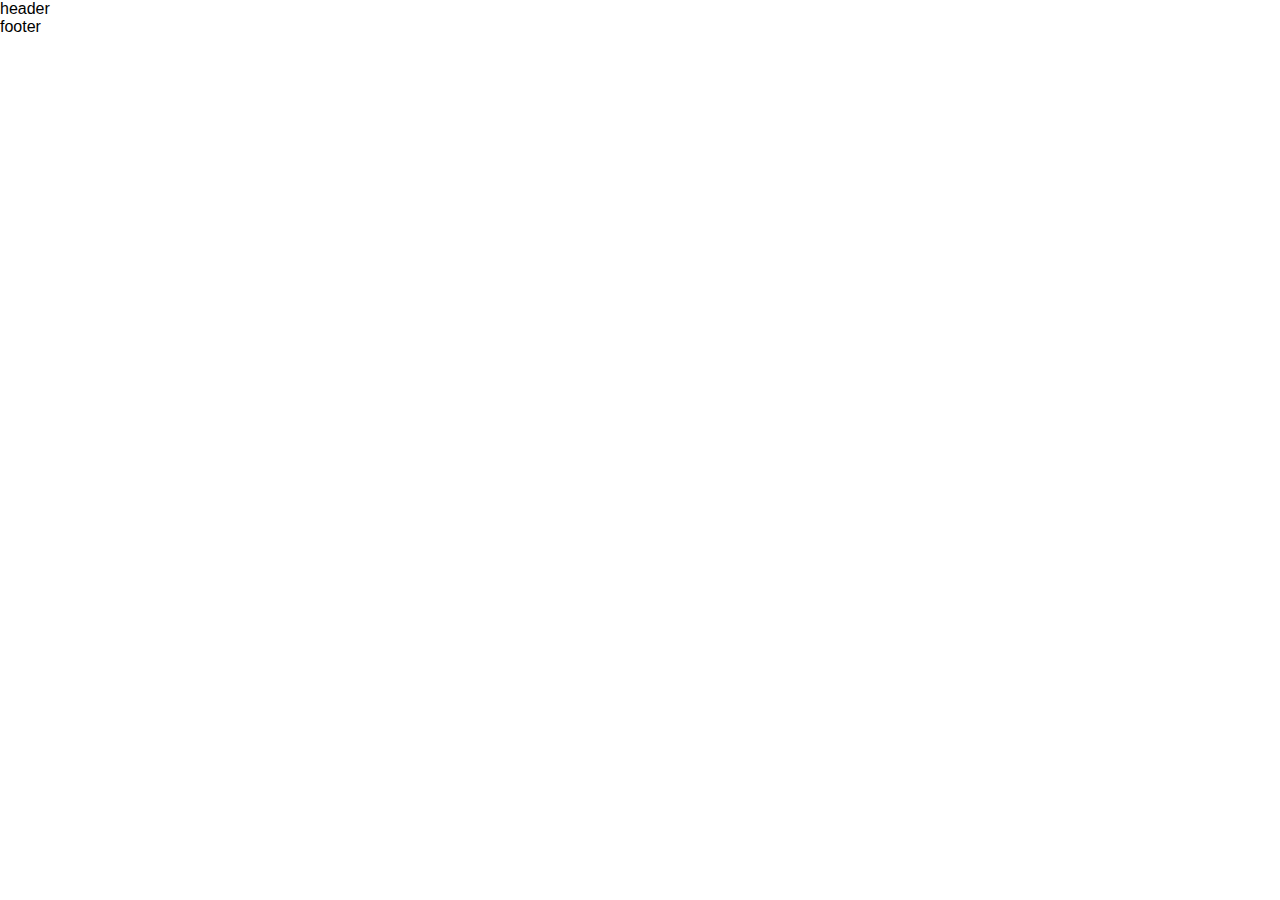
==== src/index.html @ 73091468 "2023.11.01" ====
<!DOCTYPE html>
<html lang="ko">

<head>
  <meta charset="UTF-8">
  <meta name="viewport" content="width=device-width, initial-scale=1.0">
  <title>Vite를 이용한 사이트 만들기 🙁</title>

  <link rel="icon" type="image/svg+xml" href="assets/img/favicon.svg" />
  <link rel="stylesheet" href="assets/css/style.css" />
</head>

<body>
  <div id="skip">
    <a href="#header">헤더 영역 바로가기</a>
    <a href="#intro">소개 영역 바로가기</a>
    <a href="#skill">스킬 영역 바로가기</a>
    <a href="#site">사이트 영역 바로가기</a>
    <a href="#port">포트폴리오 영역 바로가기</a>
    <a href="#contact">연락처 영역 바로가기</a>
    <a href="#footer">푸터 영역 바로가기</a>
  </div>
  <!-- //skip -->

  <header id="header" role="banner">
    header
  </header>
  <!-- //header -->
  <main id="main" role="main">
    <section id="intro">

    </section>
    <!-- //intro -->

    <section id="skill">

    </section>
    <!-- //skill -->

    <section id="">

    </section>
    <!-- //skill -->
  </main>
  <!-- //main -->
  <footer id="footer" role="contentinfo">
    footer
  </footer>
  <!-- //footer -->
  <script type="module" src="assets/js/main.js"></script>
</body>

</html>
---- src/assets/css/style.css ----
@charset "UTF-8";

/* setting */
@import url(setting/font.css);
@import url(setting/reset.css);
@import url(setting/var.css);

/* section */
@import url(section/contact.css);
@import url(section/footer.css);
@import url(section/header.css);
@import url(section/intro.css);
@import url(section/port.css);
@import url(section/site.css);
@import url(section/skill.css);
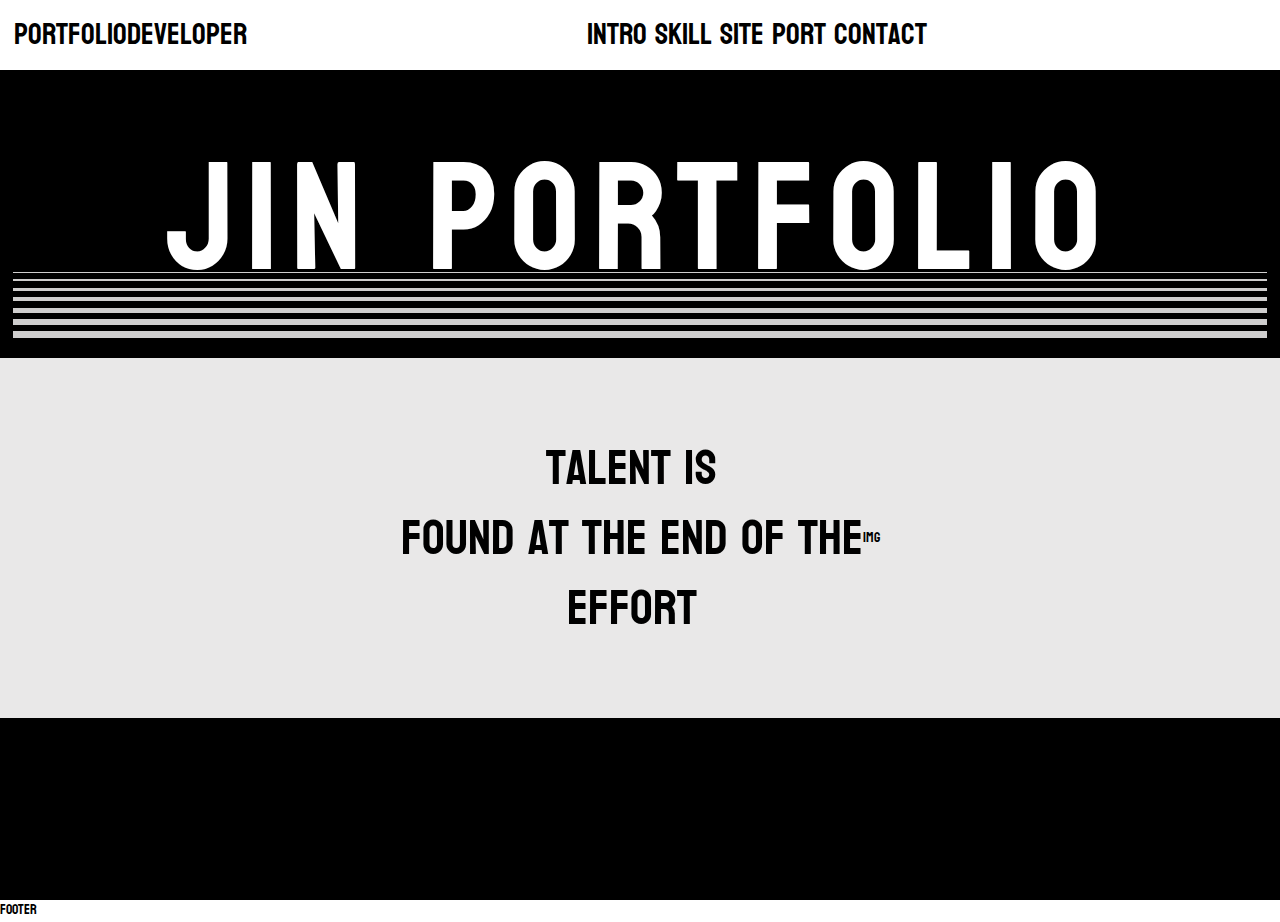
==== commit a372e276: "2023.11.01 오전수업" ====
--- a/src/index.html
+++ b/src/index.html
@@ -23,12 +23,63 @@
   <!-- //skip -->
 
   <header id="header" role="banner">
-    header
+    <div class="header__inner">
+      <div class="header__logo">
+        <a href="#">portfolio<em>developer</em></a>
+      </div>
+      <div class="header__nav" role="navigation" aria-label="메인 메뉴">
+        <ul>
+          <li>
+            <a href="#intro">intro</a>
+          </li>
+          <li>
+            <a href="#skill">skill</a>
+          </li>
+          <li>
+            <a href="#site">site</a>
+          </li>
+          <li>
+            <a href="#port">port</a>
+          </li>
+          <li>
+            <a href="#contact">contact</a>
+          </li>
+        </ul>
+      </div>
+      <div class="header__nav__mobile"></div>
+    </div>
   </header>
   <!-- //header -->
   <main id="main" role="main">
     <section id="intro">
+      <div class="intro__inner">
+        <h1 class="intro__title">
+          JIN portfolio
+        </h1>
+        <div class="intro__lines" aria-hidden="true">
+          <span class="line"></span>
+          <span class="line"></span>
+          <span class="line"></span>
+          <span class="line"></span>
+          <span class="line"></span>
+          <span class="line"></span>
+          <span class="line"></span>
+        </div>
+        <div class="intro__text">
+          <div class="text">
+            <div>talent is</div>
+            <div>found at the end of the</div>
+            <div>effort</div>
+          </div>
+          <div class="img">
+            <div>img</div>
+          </div>
+        </div>
 
+
+      </div>
+      </div>
+      </div>
     </section>
     <!-- //intro -->
 
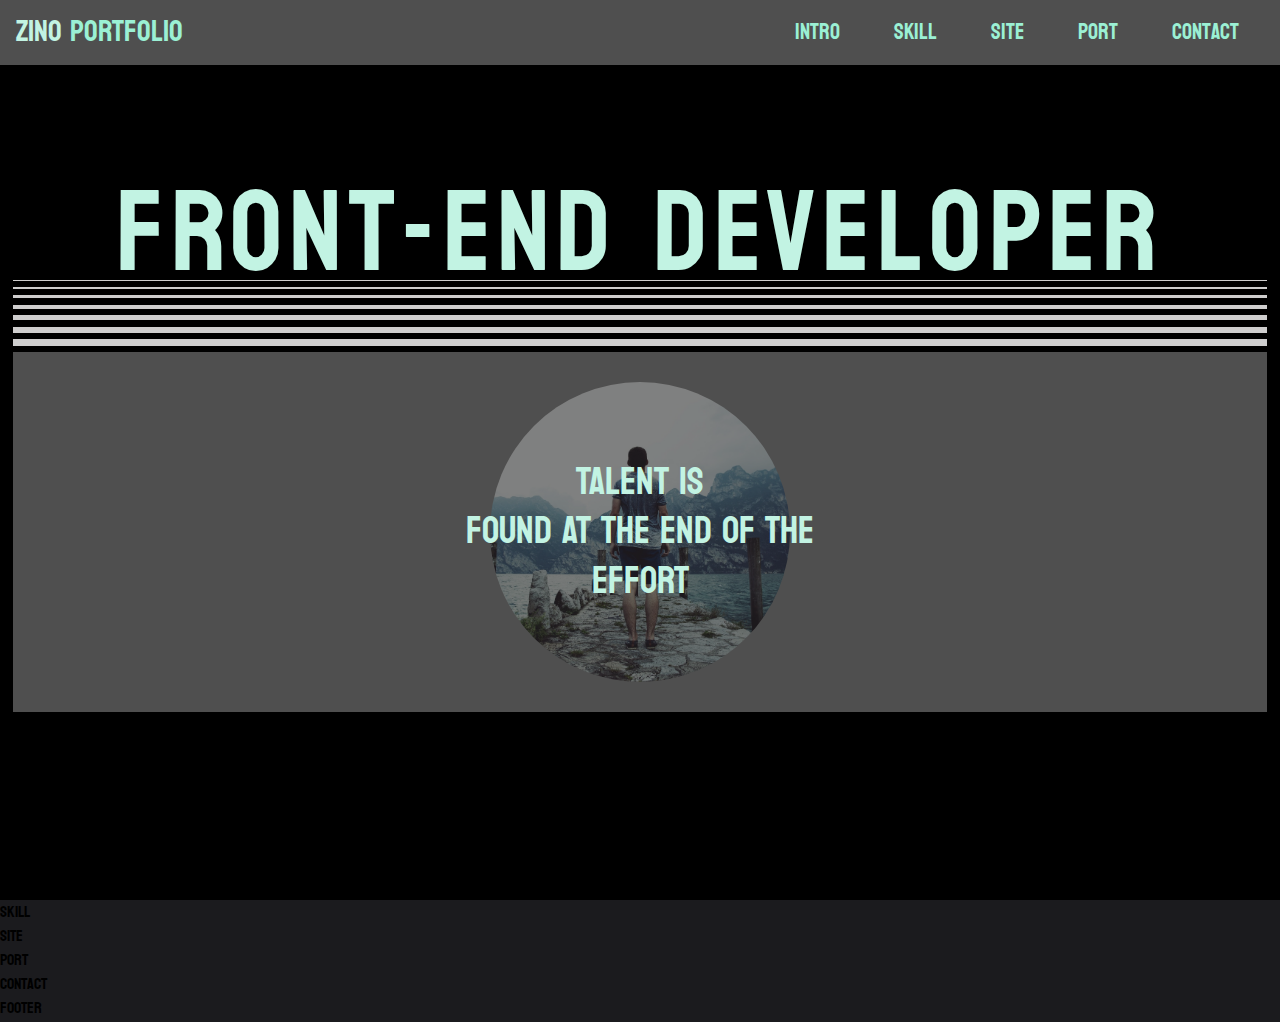
==== commit 22cc0f67: "2023.11.01" ====
--- a/src/index.html
+++ b/src/index.html
@@ -1,6 +1,5 @@
 <!DOCTYPE html>
 <html lang="ko">
-
 <head>
   <meta charset="UTF-8">
   <meta name="viewport" content="width=device-width, initial-scale=1.0">
@@ -9,7 +8,6 @@
   <link rel="icon" type="image/svg+xml" href="assets/img/favicon.svg" />
   <link rel="stylesheet" href="assets/css/style.css" />
 </head>
-
 <body>
   <div id="skip">
     <a href="#header">헤더 영역 바로가기</a>
@@ -25,7 +23,7 @@
   <header id="header" role="banner">
     <div class="header__inner">
       <div class="header__logo">
-        <a href="#">portfolio<em>developer</em></a>
+        <a href="#">Zino <em>portfolio</em></a>
       </div>
       <div class="header__nav" role="navigation" aria-label="메인 메뉴">
         <ul>
@@ -50,12 +48,11 @@
     </div>
   </header>
   <!-- //header -->
+
   <main id="main" role="main">
     <section id="intro">
       <div class="intro__inner">
-        <h1 class="intro__title">
-          JIN portfolio
-        </h1>
+        <h1 class="intro__title">Front-end Developer</h1>
         <div class="intro__lines" aria-hidden="true">
           <span class="line"></span>
           <span class="line"></span>
@@ -65,40 +62,38 @@
           <span class="line"></span>
           <span class="line"></span>
         </div>
+
         <div class="intro__text">
           <div class="text">
             <div>talent is</div>
             <div>found at the end of the</div>
             <div>effort</div>
           </div>
-          <div class="img">
-            <div>img</div>
-          </div>
+          <div class="img"></div>
         </div>
-
-
-      </div>
-      </div>
       </div>
     </section>
     <!-- //intro -->
 
-    <section id="skill">
+    <section id="skill">skill</section>
+      <!-- //skill -->
 
-    </section>
-    <!-- //skill -->
+      <section id="site">site</section>
+      <!-- //site -->
 
-    <section id="">
+      <section id="port">port</section>
+      <!-- //port -->
 
-    </section>
-    <!-- //skill -->
-  </main>
-  <!-- //main -->
-  <footer id="footer" role="contentinfo">
-    footer
-  </footer>
-  <!-- //footer -->
-  <script type="module" src="assets/js/main.js"></script>
-</body>
+      <section id="contact">contact</section>
+      <!-- //contact -->
+    </main>
+    <!-- //main -->
 
+    <footer id="footer" role="contentinfo">
+      footer
+    </footer>
+    <!-- //footer -->
+
+    <script type="module" src="assets/js/main.js"></script>
+  </body>
 </html>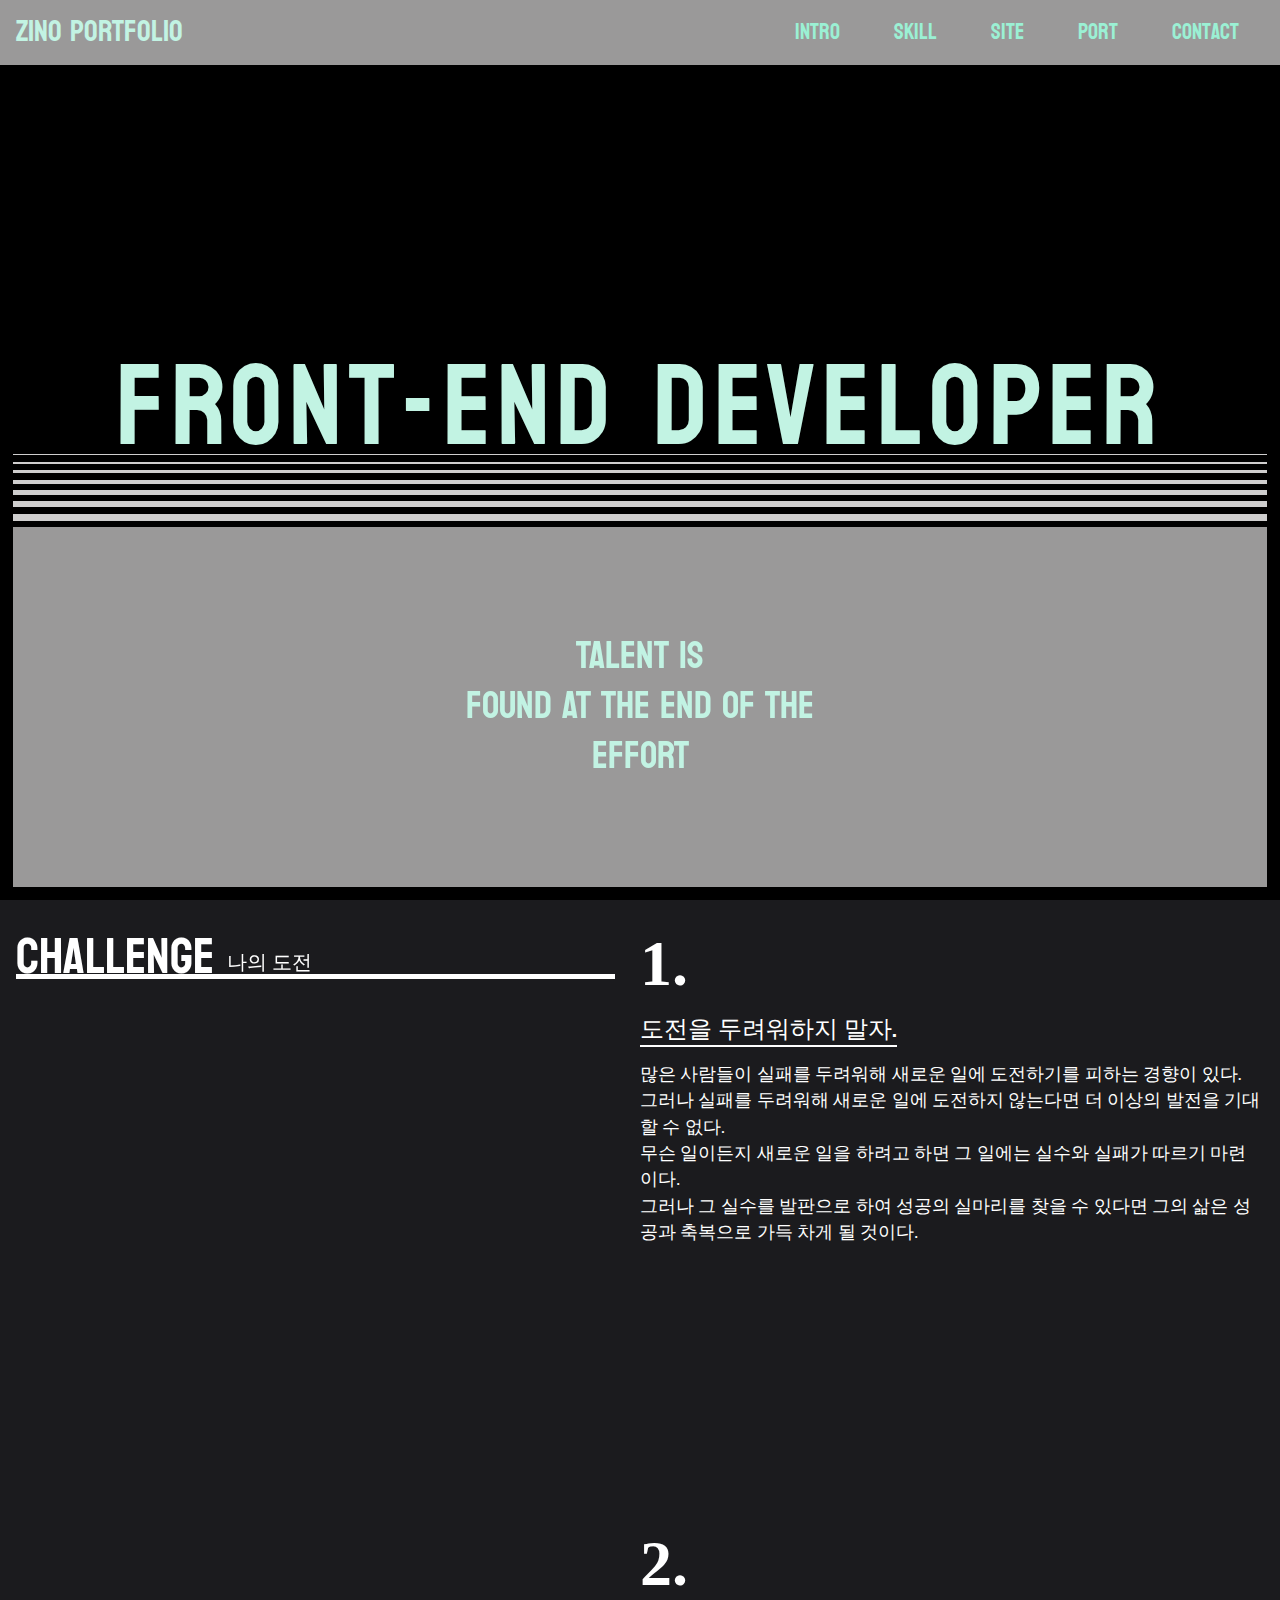
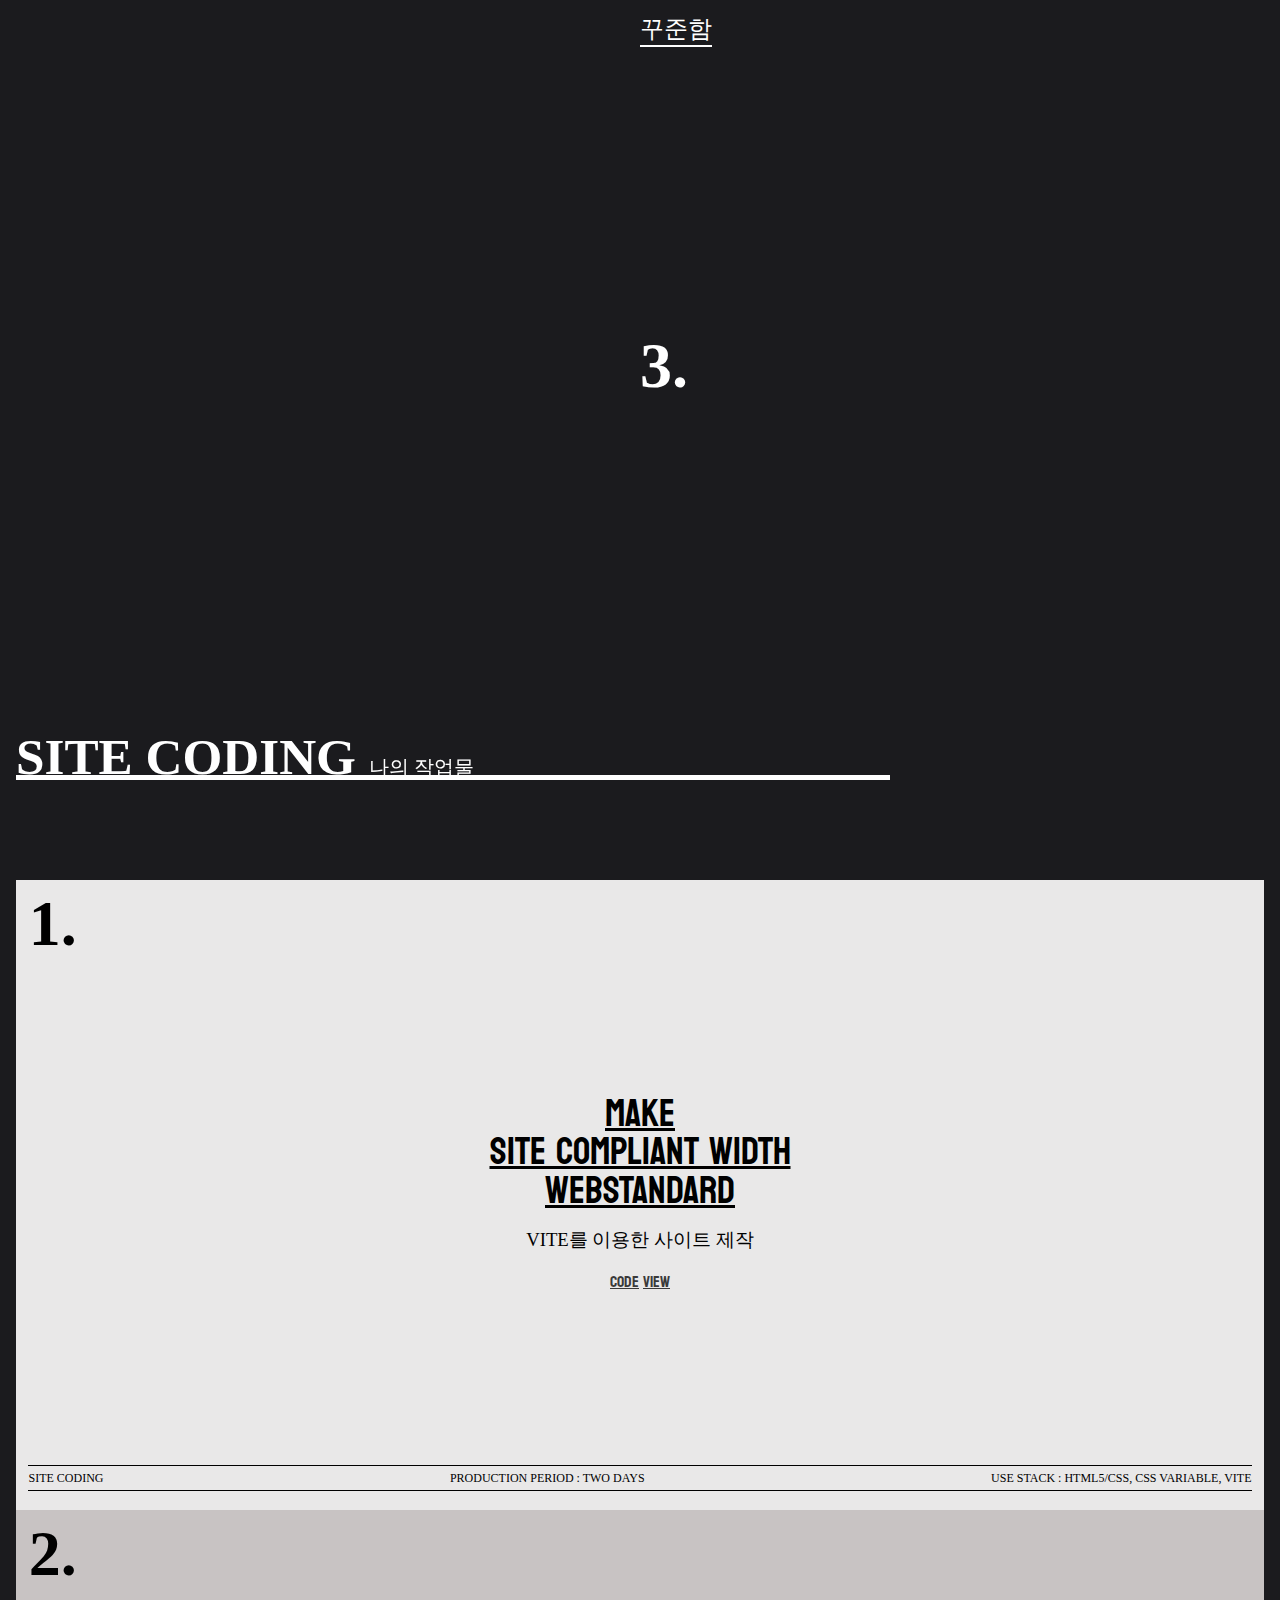
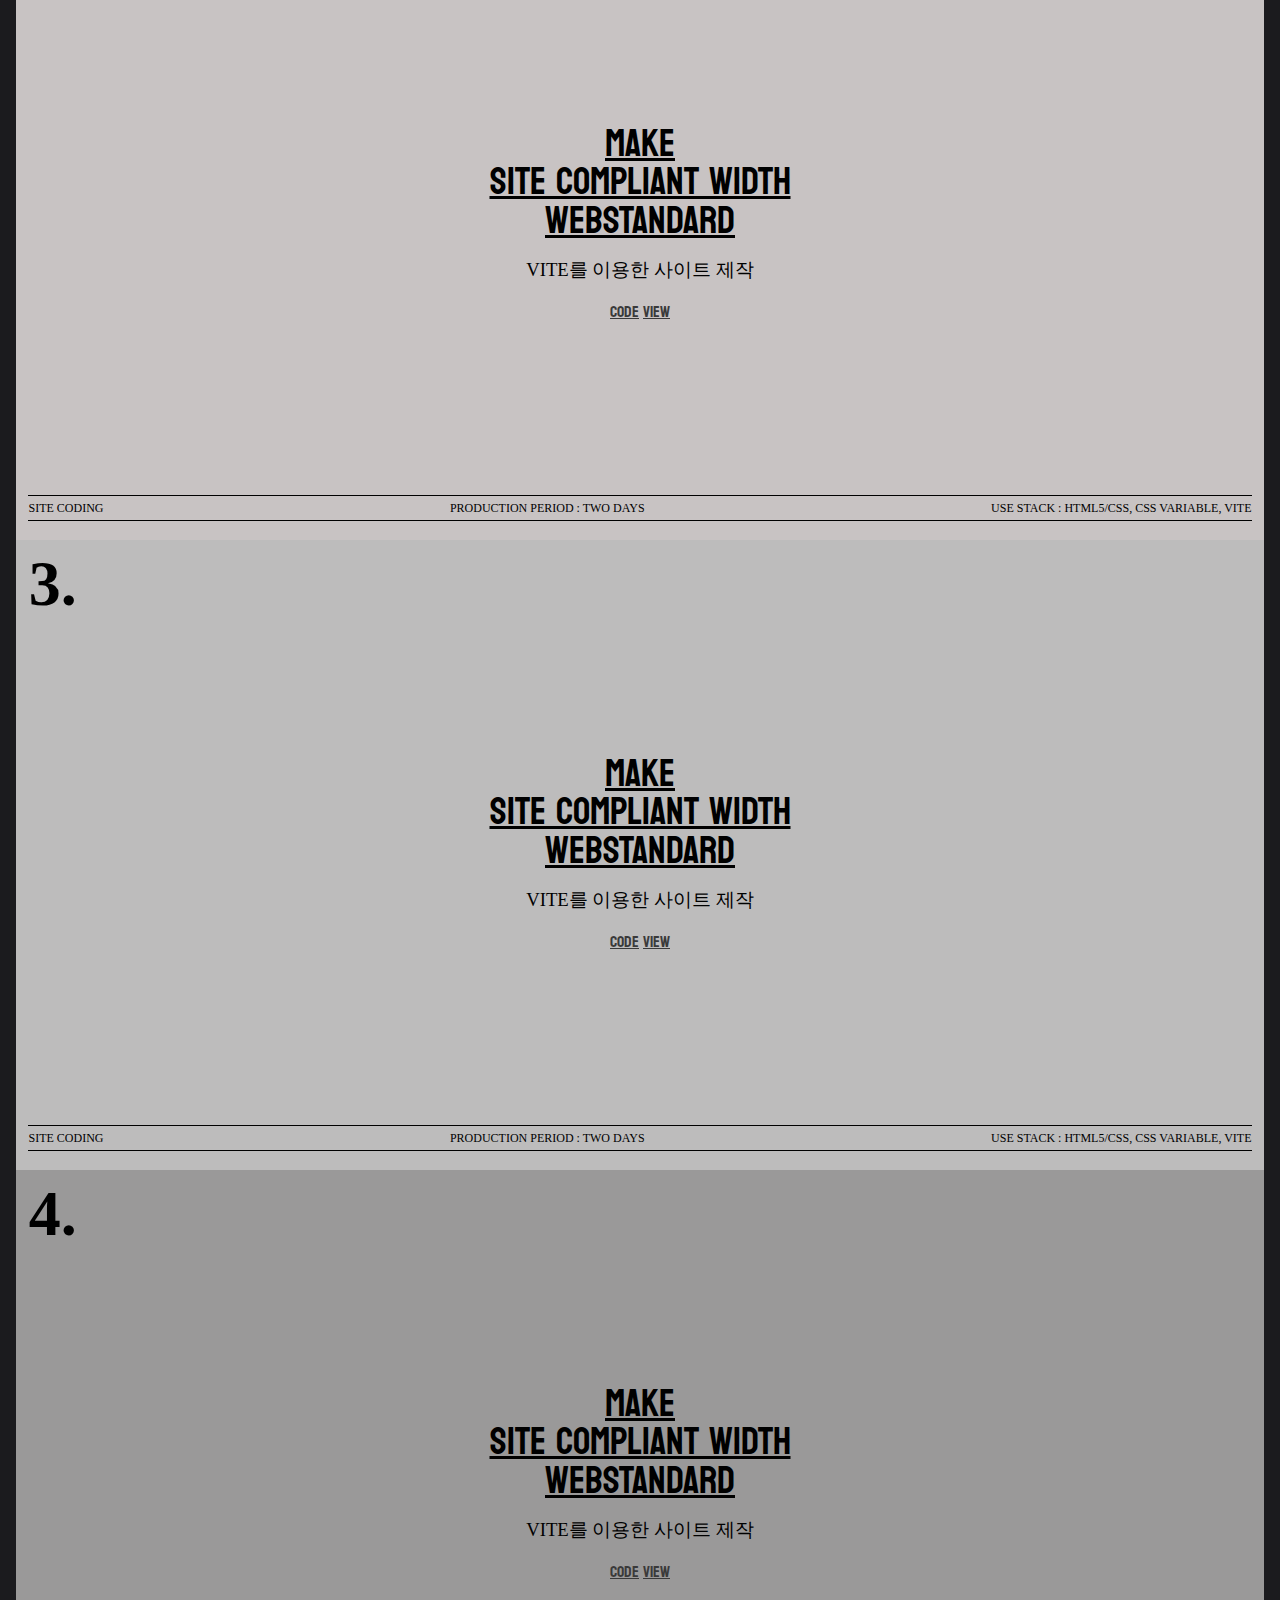
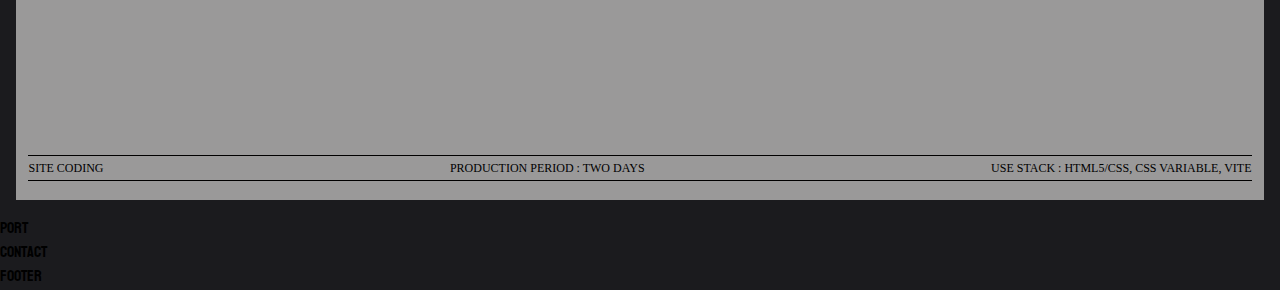
==== commit 9acfb0ff: "23.11.02 오전수업" ====
--- a/src/index.html
+++ b/src/index.html
@@ -44,7 +44,15 @@
           </li>
         </ul>
       </div>
-      <div class="header__nav__mobile"></div>
+      <div 
+        class="header__nav__mobile"  
+        id="headerToggle" 
+        aria-controls="primary-menu" 
+        aria-expandde="false"
+        role="button"
+        >
+        <span></span>
+      </div>
     </div>
   </header>
   <!-- //header -->
@@ -69,16 +77,148 @@
             <div>found at the end of the</div>
             <div>effort</div>
           </div>
-          <div class="img"></div>
-        </div>
+          <div class="img">
+          </div>
+        </div>
+
+        <div class="intro__lines bottom" aria-hidden="true">
+          <span class="line"></span>
+          <span class="line"></span>
+          <span class="line"></span>
+          <span class="line"></span>
+          <span class="line"></span>
+          <span class="line"></span>
+          <span class="line"></span>
+        </div>
+
       </div>
     </section>
     <!-- //intro -->
 
-    <section id="skill">skill</section>
+    <section id="skill">
+      <div class="skill__inner">
+        <h2 class="skill__title">
+          challenge <em>나의 도전</em>
+        </h2>
+        <div class="skill__desc">
+          <div>
+              <span>1.</span>
+              <h3>도전을 두려워하지 말자.</h3>
+              <p>
+                많은 사람들이 실패를 두려워해 새로운 일에 도전하기를 피하는 경향이 있다. <br>
+                그러나 실패를 두려워해 새로운 일에 도전하지 않는다면 더 이상의 발전을 기대할 수 없다.<br>
+                무슨 일이든지 새로운 일을 하려고 하면 그 일에는 실수와 실패가 따르기 마련이다. <br>
+                그러나 그 실수를 발판으로 하여 성공의 실마리를 찾을 수 있다면 그의 삶은 성공과 축복으로 가득 차게 될 것이다.
+              </p>
+          </div>
+          <div>
+              <span>2.</span>
+              <h3>꾸준함</h3>
+              <p>
+                
+              </p>
+          </div>
+          <div>
+              <span>3.</span>
+              <h3></h3>
+              <p>
+                
+              </p>
+          </div>
+        </div>
+      </div>
+    </section>
       <!-- //skill -->
 
-      <section id="site">site</section>
+      <section id="site">
+        <div class="site__inner">
+          <div class="site__title">
+            Site Coding <em>나의 작업물</em>
+          </div>
+          <div class="site__wrap">
+            <div class="site__item s1">
+              <span class="num">1.</span>
+              <div class="text">
+                <div>make</div>
+                <div>site compliant width</div>
+                <div>webstandard</div>
+              </div>
+              <h3 class="title">
+                VITE를 이용한 사이트 제작
+              </h3>
+              <div class="btn">
+                  <a href="#">code</a>
+                  <a href="#">view</a>
+              </div>
+              <div class="info">
+                  <span>site Coding</span>
+                  <span>production period : two days</span>
+                  <span>use stack : html5/css, css variable, vite</span>
+              </div>
+            </div>
+            <div class="site__item s2">
+              <span class="num">2.</span>
+              <div class="text">
+                <div>make</div>
+                <div>site compliant width</div>
+                <div>webstandard</div>
+              </div>
+              <h3 class="title">
+                VITE를 이용한 사이트 제작
+              </h3>
+              <div class="btn">
+                  <a href="#">code</a>
+                  <a href="#">view</a>
+              </div>
+              <div class="info">
+                  <span>site Coding</span>
+                  <span>production period : two days</span>
+                  <span>use stack : html5/css, css variable, vite</span>
+              </div>
+            </div>
+            <div class="site__item s3">
+              <span class="num">3.</span>
+              <div class="text">
+                <div>make</div>
+                <div>site compliant width</div>
+                <div>webstandard</div>
+              </div>
+              <h3 class="title">
+                VITE를 이용한 사이트 제작
+              </h3>
+              <div class="btn">
+                  <a href="#">code</a>
+                  <a href="#">view</a>
+              </div>
+              <div class="info">
+                  <span>site Coding</span>
+                  <span>production period : two days</span>
+                  <span>use stack : html5/css, css variable, vite</span>
+              </div>
+            </div>
+            <div class="site__item s4">
+              <span class="num">4.</span>
+              <div class="text">
+                <div>make</div>
+                <div>site compliant width</div>
+                <div>webstandard</div>
+              </div>
+              <h3 class="title">
+                VITE를 이용한 사이트 제작
+              </h3>
+              <div class="btn">
+                  <a href="#">code</a>
+                  <a href="#">view</a>
+              </div>
+              <div class="info">
+                  <span>site Coding</span>
+                  <span>production period : two days</span>
+                  <span>use stack : html5/css, css variable, vite</span>
+              </div>
+            </div>
+          </div>
+        </div>
+      </section>
       <!-- //site -->
 
       <section id="port">port</section>
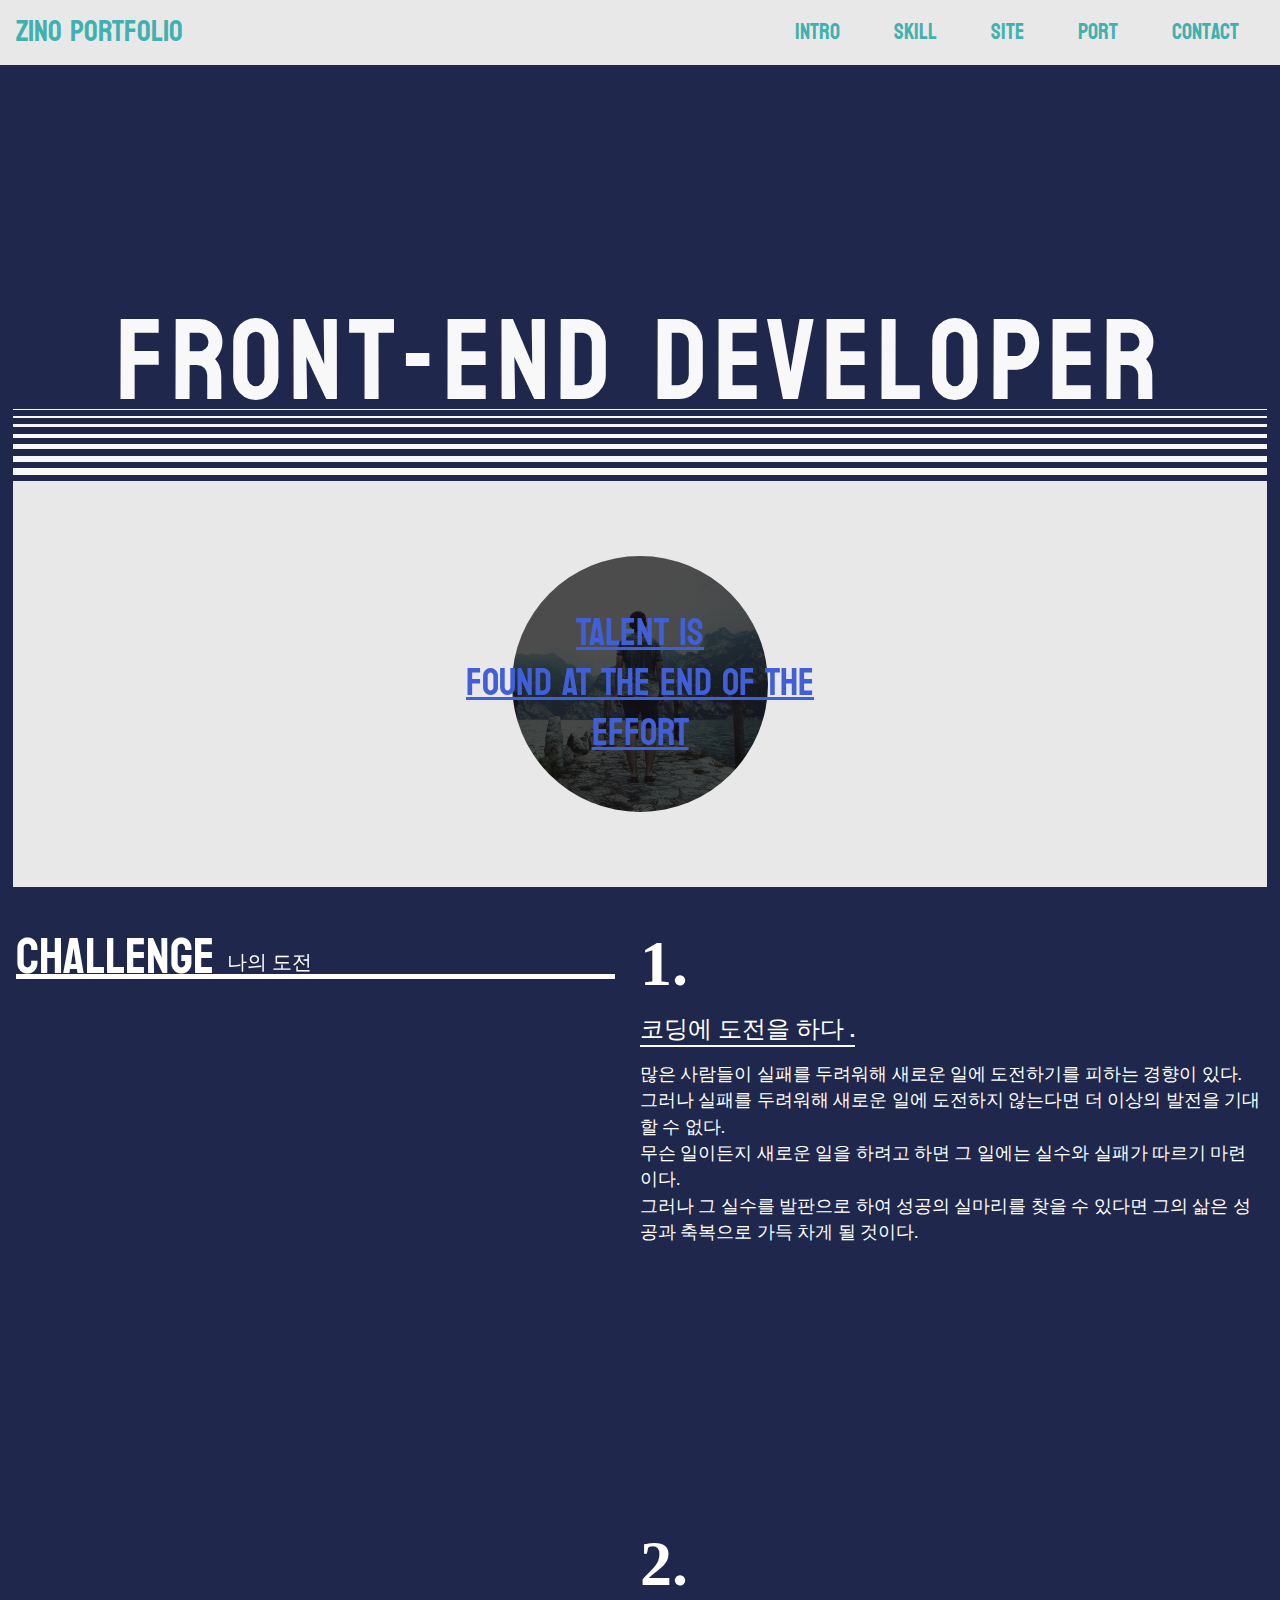
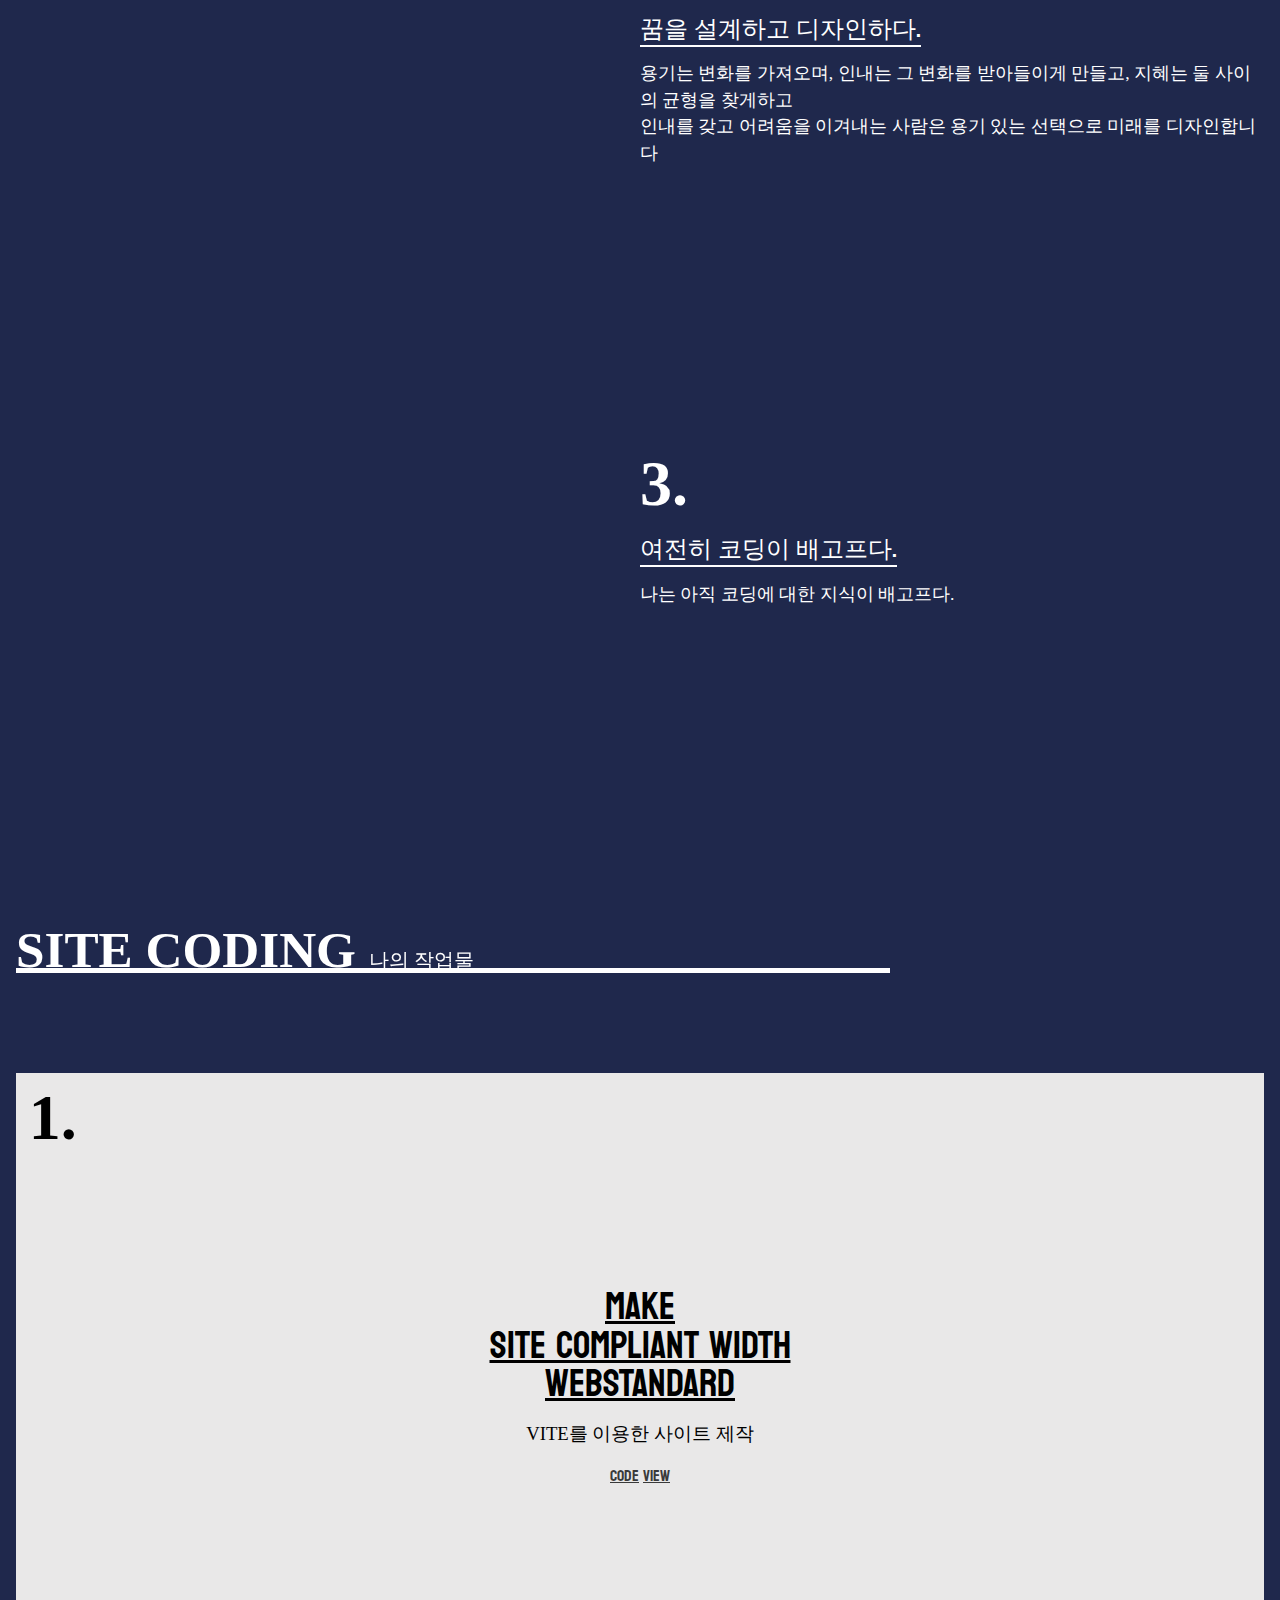
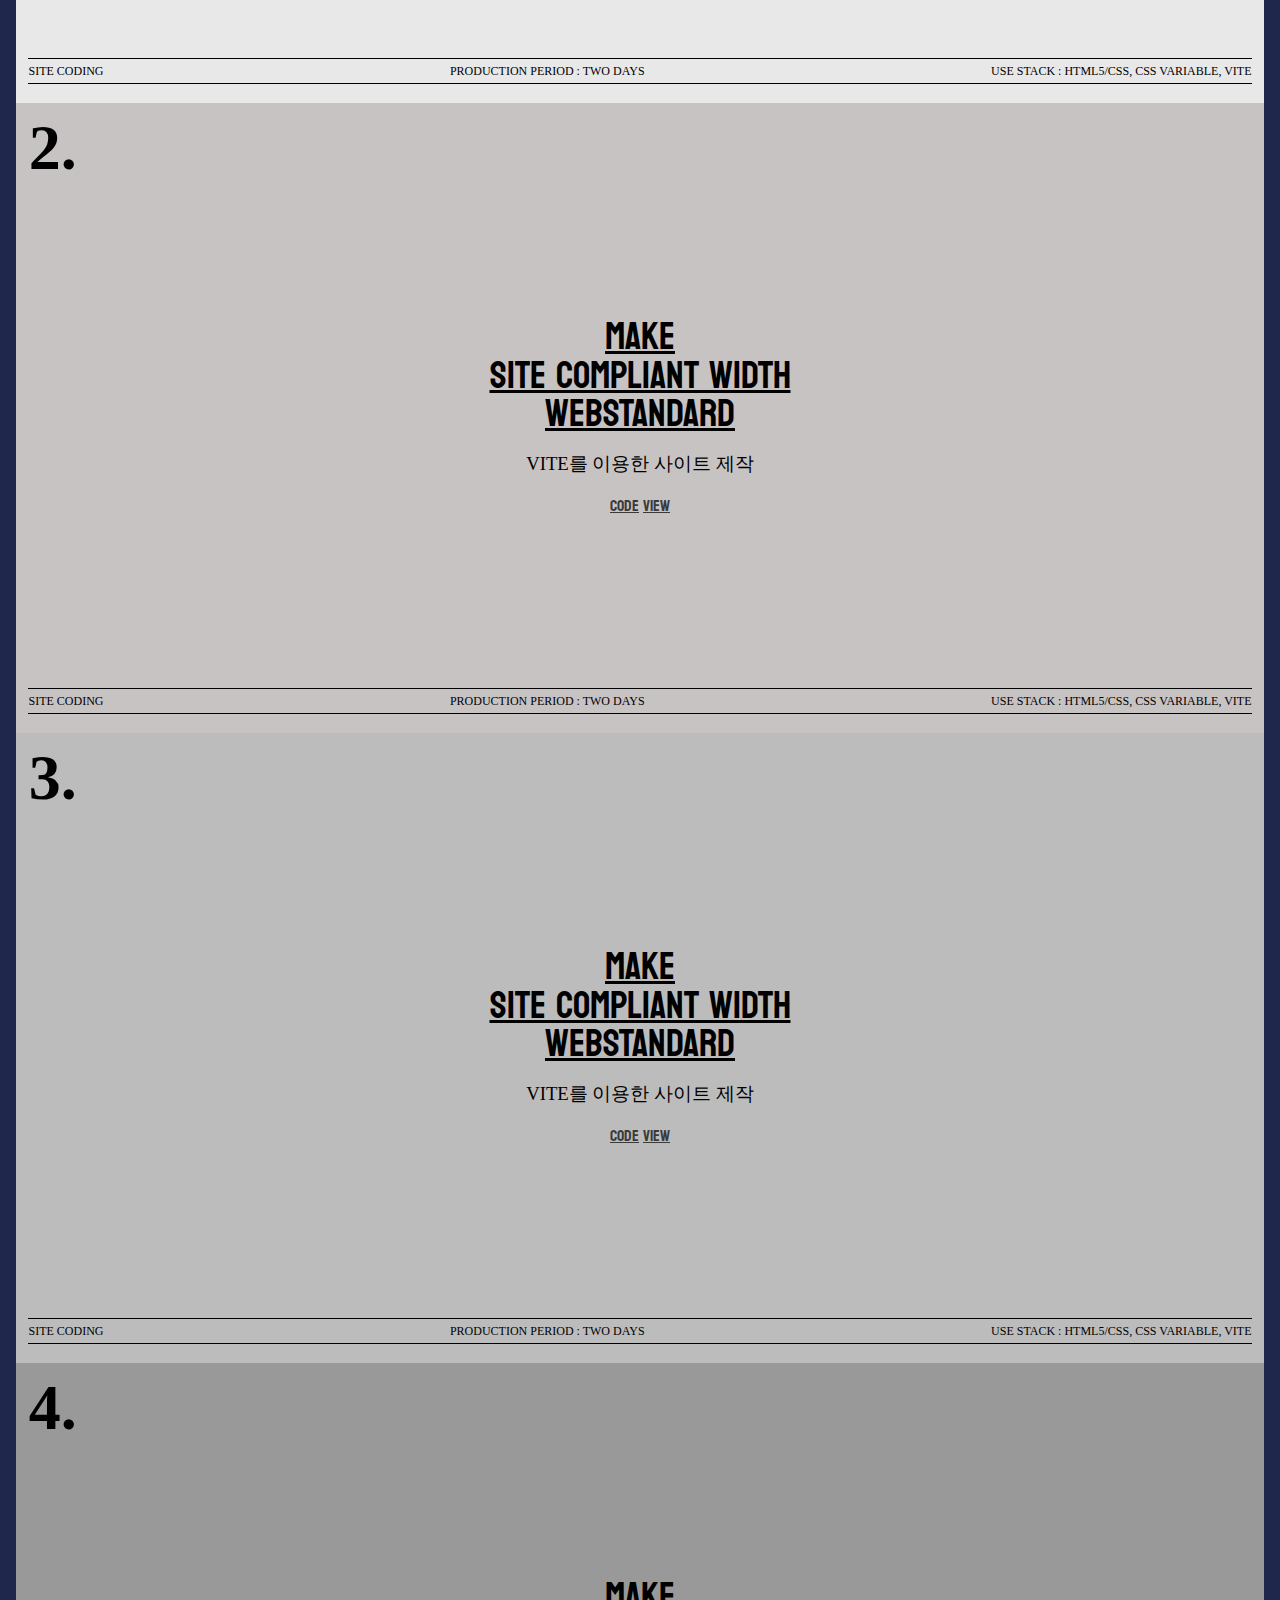
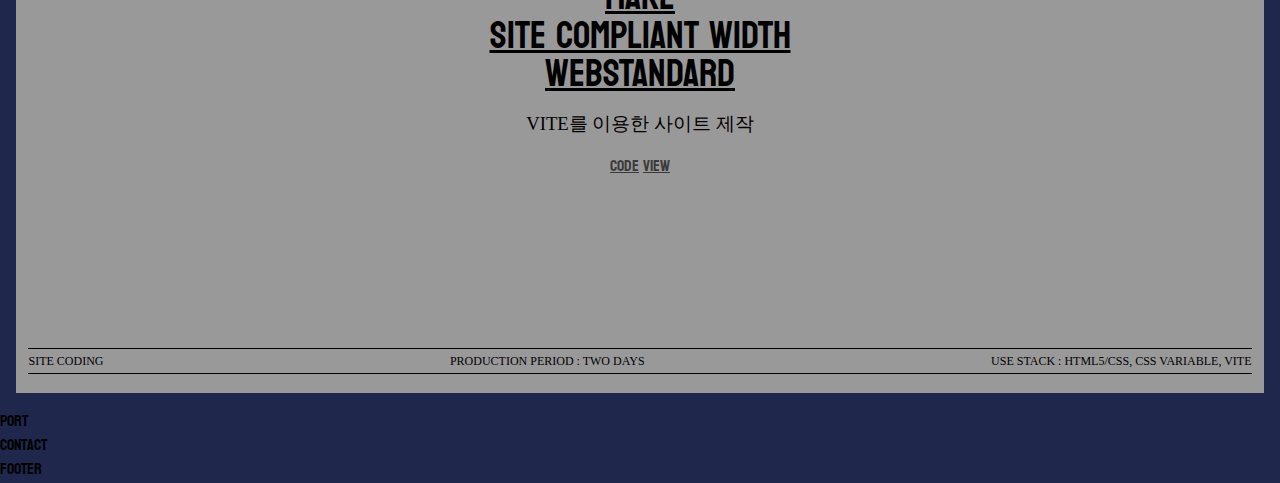
==== commit c5200358: "2023.11.02 숙제" ====
--- a/src/index.html
+++ b/src/index.html
@@ -103,7 +103,7 @@
         <div class="skill__desc">
           <div>
               <span>1.</span>
-              <h3>도전을 두려워하지 말자.</h3>
+              <h3>코딩에 도전을 하다 .</h3>
               <p>
                 많은 사람들이 실패를 두려워해 새로운 일에 도전하기를 피하는 경향이 있다. <br>
                 그러나 실패를 두려워해 새로운 일에 도전하지 않는다면 더 이상의 발전을 기대할 수 없다.<br>
@@ -113,16 +113,17 @@
           </div>
           <div>
               <span>2.</span>
-              <h3>꾸준함</h3>
+              <h3>꿈을 설계하고 디자인하다.</h3>
               <p>
-                
+                용기는 변화를 가져오며, 인내는 그 변화를 받아들이게 만들고, 지혜는 둘 사이의 균형을 찾게하고<br>
+                인내를 갖고 어려움을 이겨내는 사람은 용기 있는 선택으로 미래를 디자인합니다
               </p>
           </div>
           <div>
               <span>3.</span>
-              <h3></h3>
+              <h3>여전히 코딩이 배고프다.</h3>
               <p>
-                
+                나는 아직 코딩에 대한 지식이 배고프다.
               </p>
           </div>
         </div>
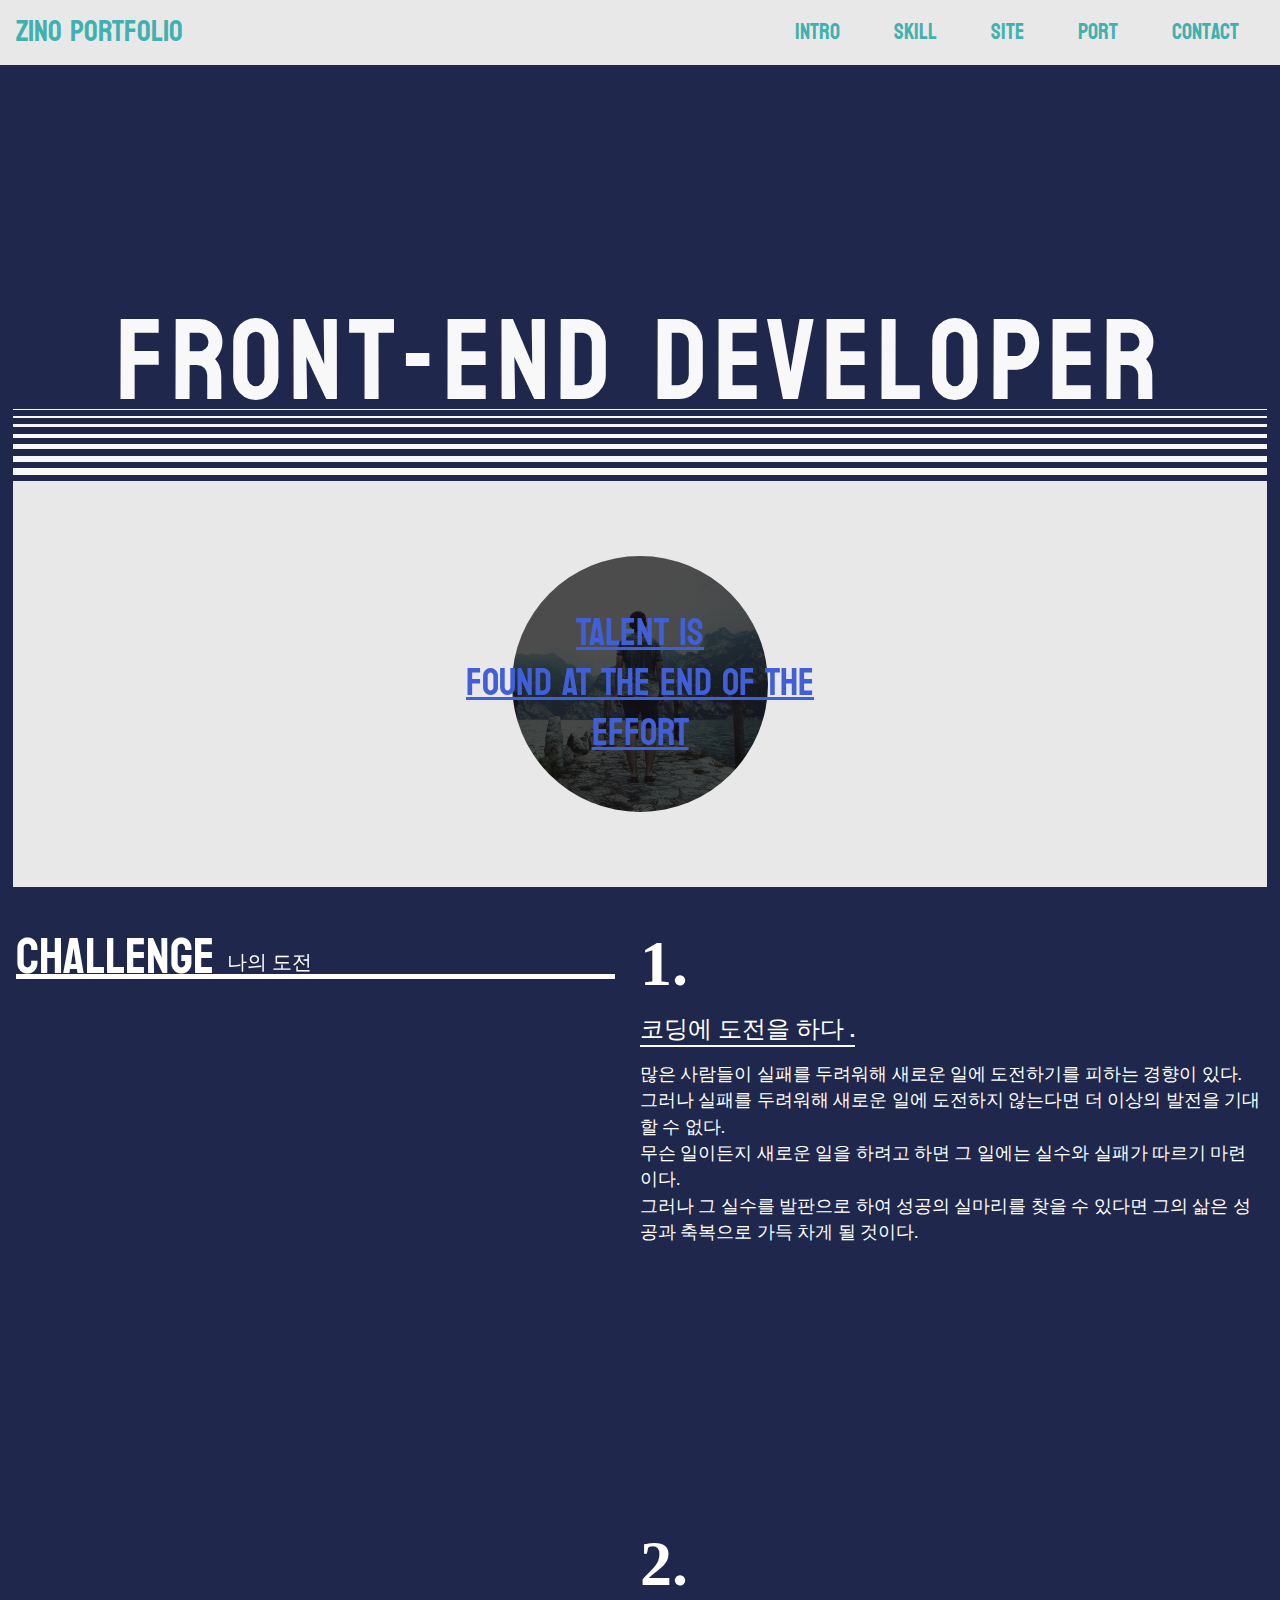
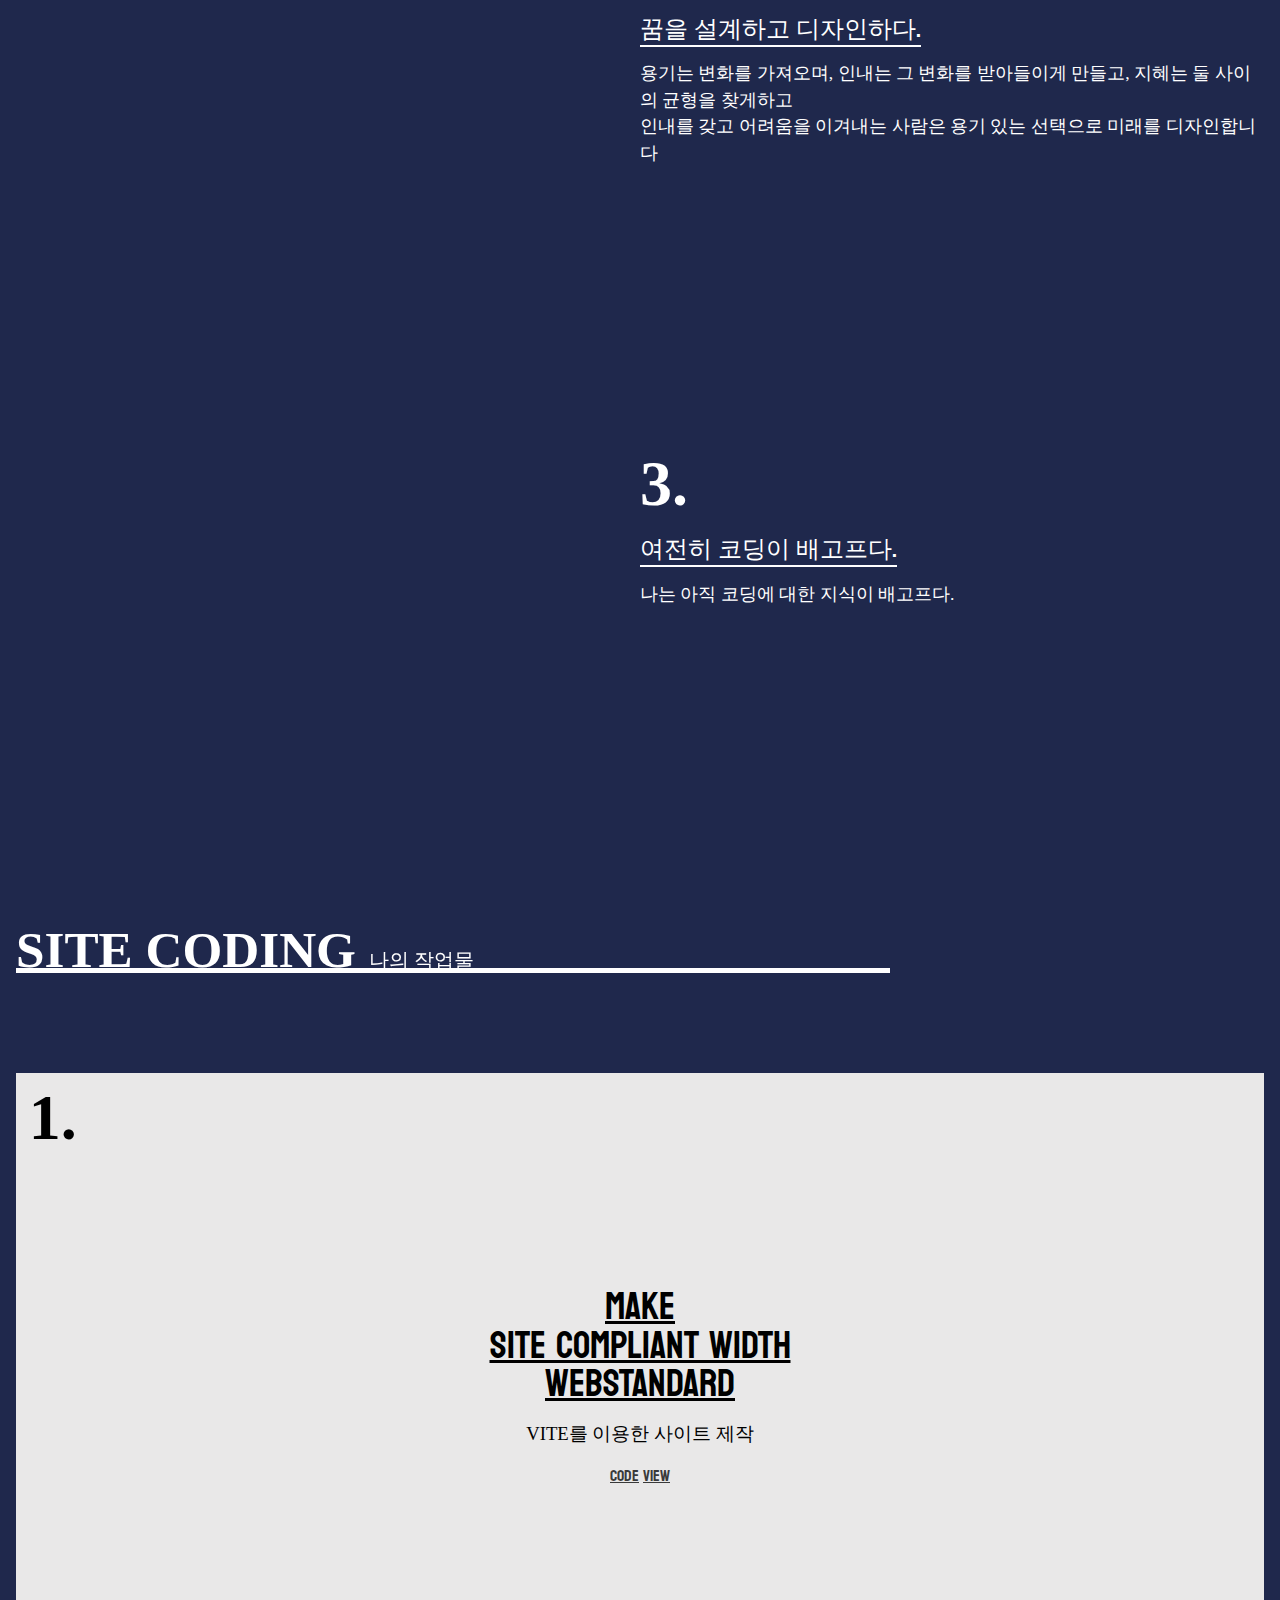
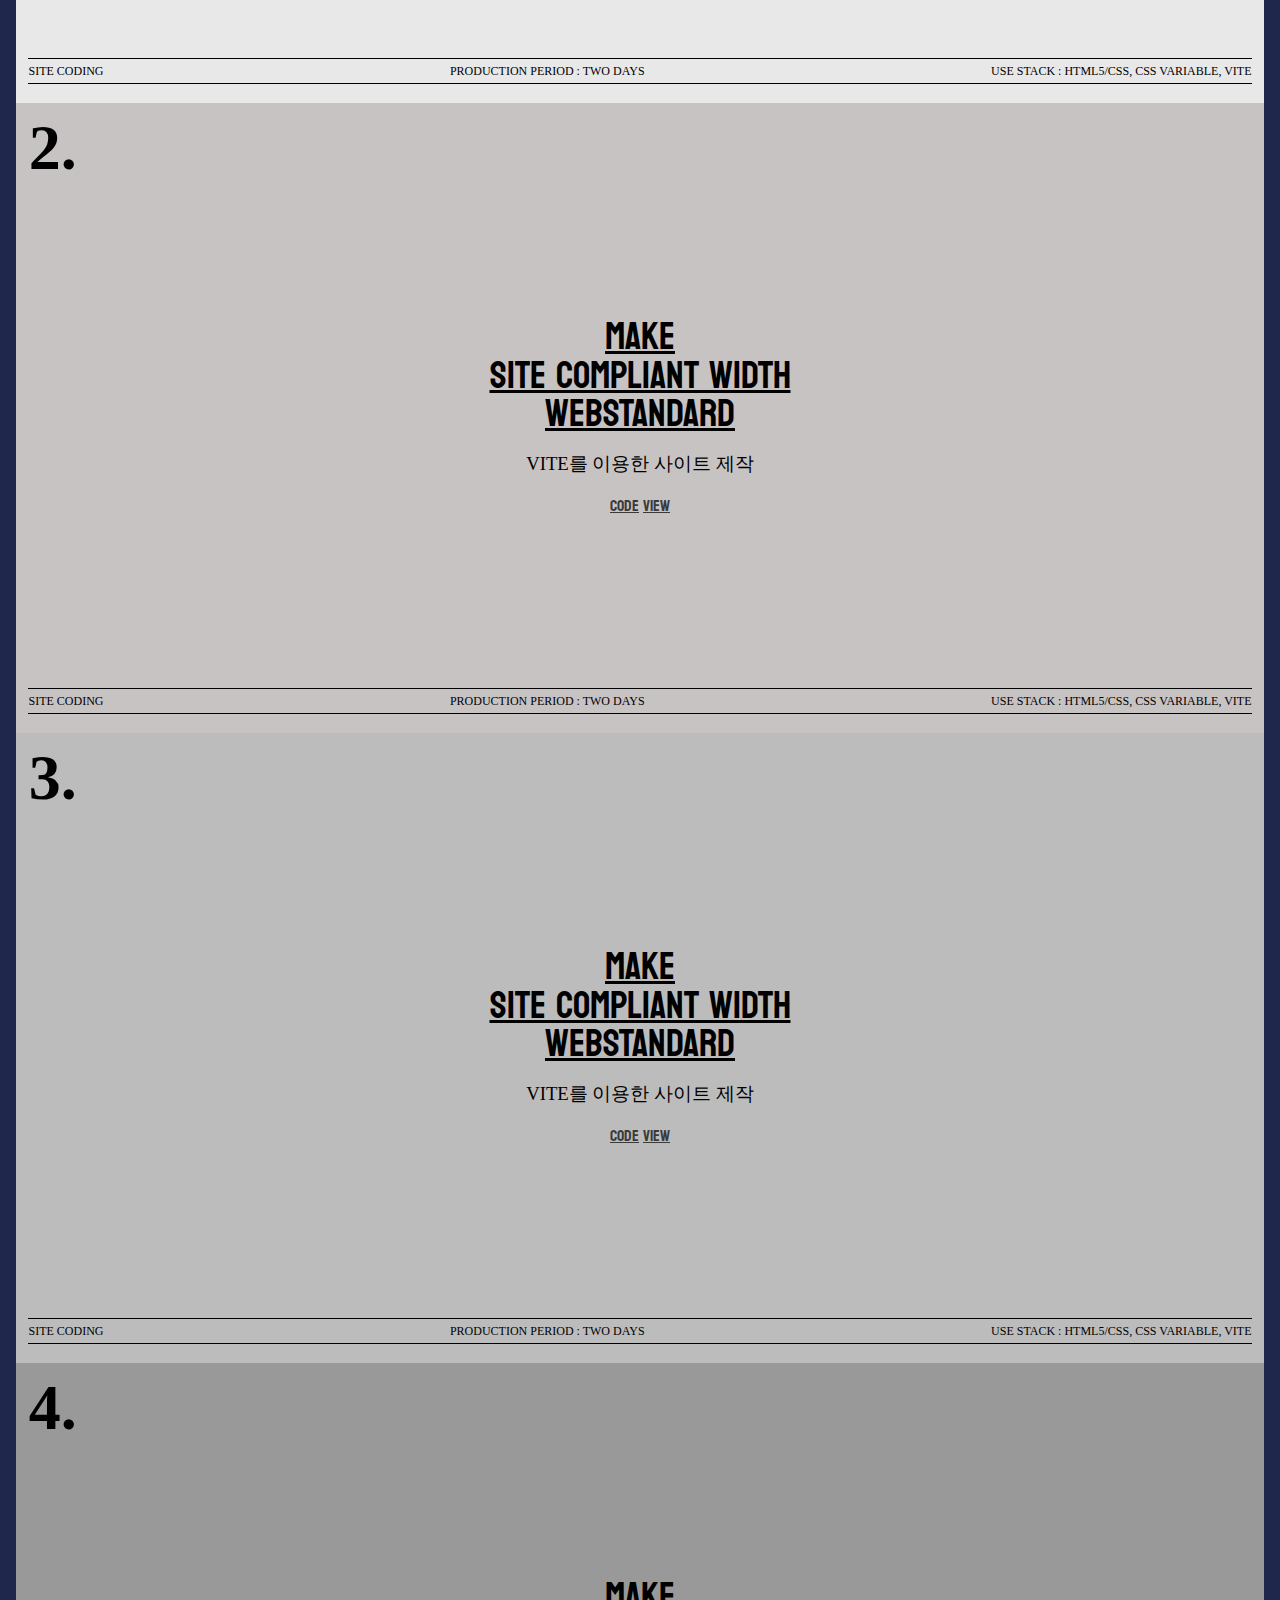
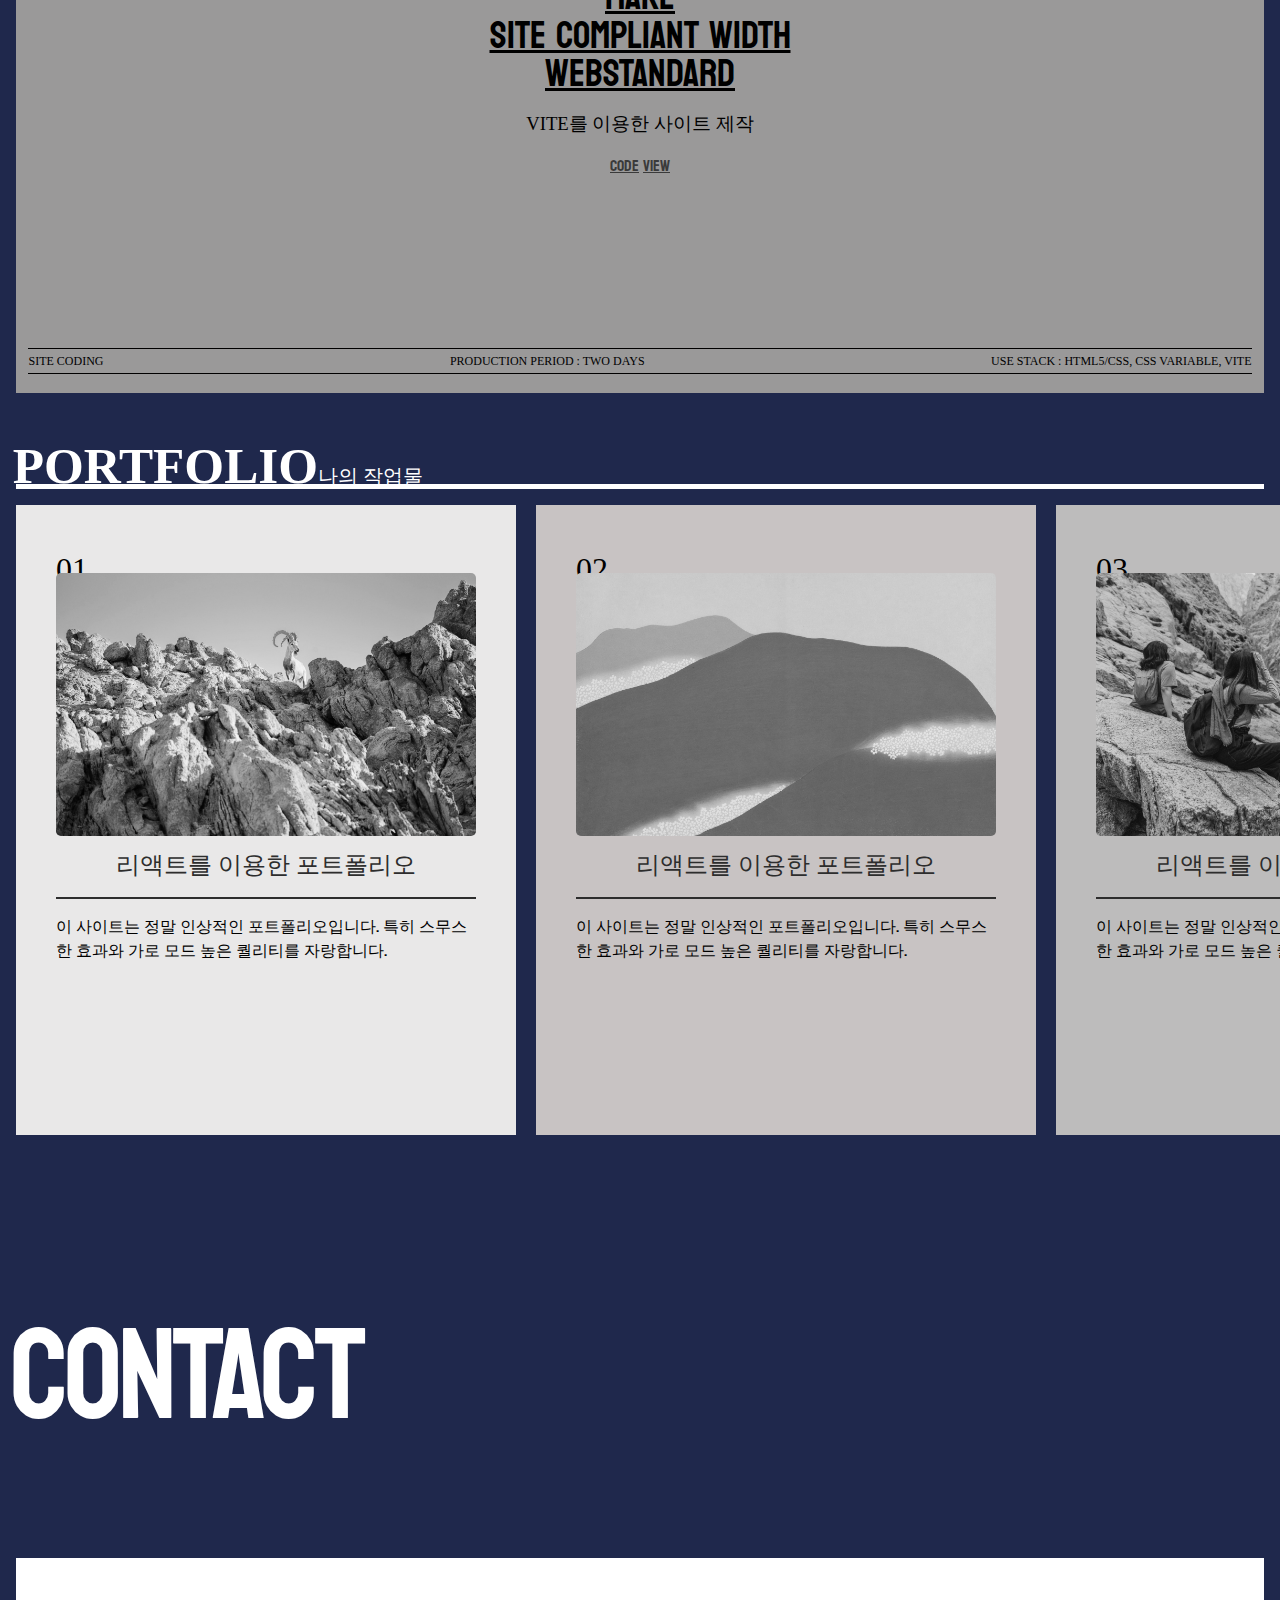
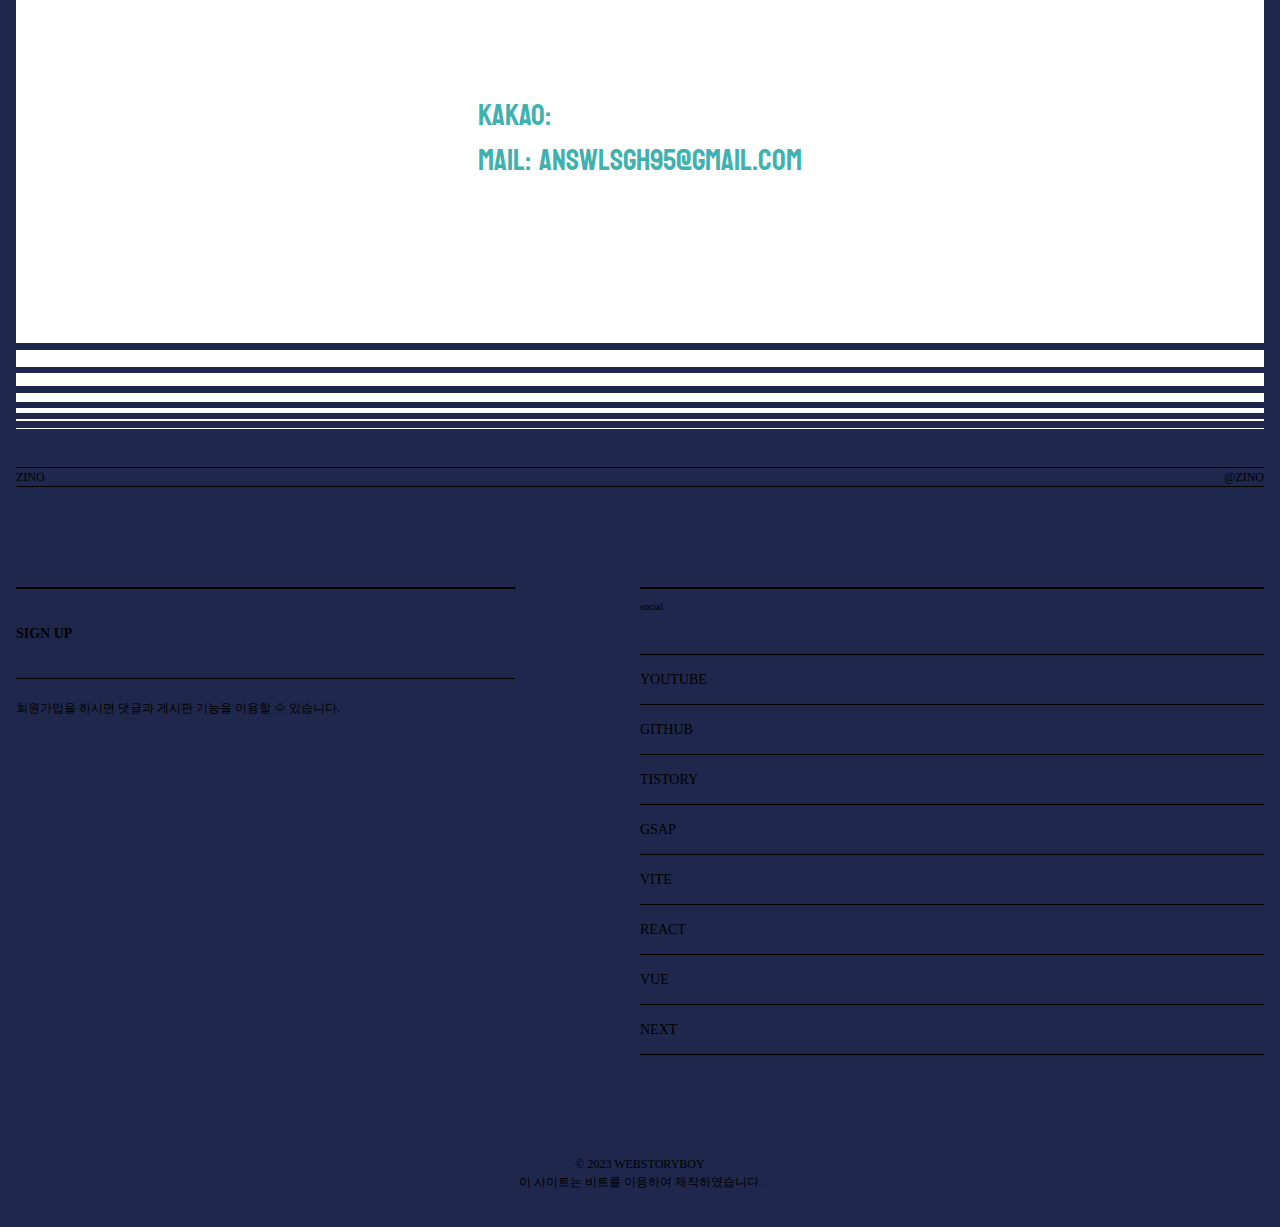
==== commit 08d1830a: "2023.11.06 오전수업" ====
--- a/src/index.html
+++ b/src/index.html
@@ -222,18 +222,222 @@
       </section>
       <!-- //site -->
 
-      <section id="port">port</section>
+      <section id="port">
+        <div class="port__inner">
+          <div class="port__title">
+            portfolio<em>나의 작업물</em>
+          </div>
+          <div class="port__wrap">
+            <div class="port__item p1">
+              <span class="num">01.</span>
+              <a href="#">
+                <img src="assets/img/port01.jpg" alt="port01">
+              </a>
+              <h3 class="title">리액트를 이용한 포트폴리오</h3>
+              <p class="desc">
+                이 사이트는 정말 인상적인 포트폴리오입니다.
+                특히 스무스한 효과와 가로 모드 높은 퀄리티를 자랑합니다.
+              </p>
+            </div>
+            <div class="port__item p2">
+              <span class="num">02.</span>
+              <a href="#">
+                <img src="assets/img/port02.jpg" alt="port02">
+              </a>
+              <h3 class="title">리액트를 이용한 포트폴리오</h3>
+              <p class="desc">
+                이 사이트는 정말 인상적인 포트폴리오입니다.
+                특히 스무스한 효과와 가로 모드 높은 퀄리티를 자랑합니다.
+              </p>
+            </div>
+            <div class="port__item p3">
+              <span class="num">03.</span>
+              <a href="#">
+                <img src="assets/img/port03.jpg" alt="port03">
+              </a>
+              <h3 class="title">리액트를 이용한 포트폴리오</h3>
+              <p class="desc">
+                이 사이트는 정말 인상적인 포트폴리오입니다.
+                특히 스무스한 효과와 가로 모드 높은 퀄리티를 자랑합니다.
+              </p>
+            </div>
+            <div class="port__item p4">
+              <span class="num">04.</span>
+              <a href="#">
+                <img src="assets/img/port04.jpg" alt="port04">
+              </a>
+              <h3 class="title">리액트를 이용한 포트폴리오</h3>
+              <p class="desc">
+                이 사이트는 정말 인상적인 포트폴리오입니다.
+                특히 스무스한 효과와 가로 모드 높은 퀄리티를 자랑합니다.
+              </p>
+            </div>
+            <div class="port__item p5">
+              <span class="num">05.</span>
+              <a href="#">
+                <img src="assets/img/port05.jpg" alt="port05">
+              </a>
+              <h3 class="title">리액트를 이용한 포트폴리오</h3>
+              <p class="desc">
+                이 사이트는 정말 인상적인 포트폴리오입니다.
+                특히 스무스한 효과와 가로 모드 높은 퀄리티를 자랑합니다.
+              </p>
+            </div>
+            <div class="port__item p6">
+              <span class="num">06.</span>
+              <a href="#">
+                <img src="assets/img/port06.jpg" alt="port06">
+              </a>
+              <h3 class="title">리액트를 이용한 포트폴리오</h3>
+              <p class="desc">
+                이 사이트는 정말 인상적인 포트폴리오입니다.
+                특히 스무스한 효과와 가로 모드 높은 퀄리티를 자랑합니다.
+              </p>
+            </div>
+            <div class="port__item p7">
+              <span class="num">07.</span>
+              <a href="#">
+                <img src="assets/img/port07.jpg" alt="port07">
+              </a>
+              <h3 class="title">리액트를 이용한 포트폴리오</h3>
+              <p class="desc">
+                이 사이트는 정말 인상적인 포트폴리오입니다.
+                특히 스무스한 효과와 가로 모드 높은 퀄리티를 자랑합니다.
+              </p>
+            </div>
+            <div class="port__item p8">
+              <span class="num">08.</span>
+              <a href="#">
+                <img src="assets/img/port08.jpg" alt="port08">
+              </a>
+              <h3 class="title">리액트를 이용한 포트폴리오</h3>
+              <p class="desc">
+                이 사이트는 정말 인상적인 포트폴리오입니다.
+                특히 스무스한 효과와 가로 모드 높은 퀄리티를 자랑합니다.
+              </p>
+            </div>
+            <div class="port__item p9">
+              <span class="num">09.</span>
+              <a href="#">
+                <img src="assets/img/port09.jpg" alt="port09">
+              </a>
+              <h3 class="title">리액트를 이용한 포트폴리오</h3>
+              <p class="desc">
+                이 사이트는 정말 인상적인 포트폴리오입니다.
+                특히 스무스한 효과와 가로 모드 높은 퀄리티를 자랑합니다.
+              </p>
+            </div>
+            <div class="port__item p10">
+              <span class="num">10.</span>
+              <a href="#">
+                <img src="assets/img/port10.jpg" alt="port10">
+              </a>
+              <h3 class="title">리액트를 이용한 포트폴리오</h3>
+              <p class="desc">
+                이 사이트는 정말 인상적인 포트폴리오입니다.
+                특히 스무스한 효과와 가로 모드 높은 퀄리티를 자랑합니다.
+              </p>
+            </div>
+          </div>
+        </div>
+      </section>
       <!-- //port -->
 
-      <section id="contact">contact</section>
+      <section id="contact">
+        <div class="contact__inner">
+          <h2 class="contact__title">Contact</h2>
+          <div class="contact__line" aria-hidden="true">
+            <span class="line"></span>
+            <span class="line"></span>
+            <span class="line"></span>
+            <span class="line"></span>
+            <span class="line"></span>
+            <span class="line"></span>
+            <span class="line"></span>
+          </div>
+          <div class="contact__text">
+            <div class="text">
+              <div>
+                <a href="#">KAKAO:</a>
+              </div>
+              <div>
+                <a href="#">Mail: answlsgh95@gmail.com</a>
+              </div>
+            </div>
+          </div>
+          <div class="contact__lines" aria-hidden="false">
+            <span class="line"></span>
+            <span class="line"></span>
+            <span class="line"></span>
+            <span class="line"></span>
+            <span class="line"></span>
+            <span class="line"></span>
+            <span class="line"></span>
+          </div>
+        </div>
+      </section>
       <!-- //contact -->
     </main>
     <!-- //main -->
 
     <footer id="footer" role="contentinfo">
-      footer
-    </footer>
-    <!-- //footer -->
+      <div class="footer__inner">
+          <h2 class="footer__text">
+              <div>ZINO</div>
+              <div>@ZINO</div>
+          </h2>
+          <div class="footer__info">
+              <div class="left">
+                  <div class="title">
+                      <a href="#">sign up</a>
+                  </div>
+                  <p class="desc">회원가입을 하시면 댓글과 게시판 기능을 이용할 수 있습니다.</p>
+              </div>
+              <div class="right">
+                  <h3>social</h3>
+                  <ul>
+                      <li>
+                          <a href="https://www.youtube.com/@Webstoryboy">youtube</a>
+                          <em>유튜브에 오시면 더 많은 강의를 볼 수 있습니다.</em>
+                      </li>
+                      <li>
+                          <a href="https://github.com/webstoryboy">github</a>
+                          <em>깃헙에 들어오시면 모든 소스를 볼 수 있습니다.</em>
+                      </li>
+                      <li>
+                          <a href="https://webstoryboy.co.kr">tistory</a>
+                          <em>티스토리에 들어오시면 좋은 정보 볼 수 있습니다.</em>
+                      </li>
+                      <li>
+                          <a href="https://www.youtube.com/playlist?list=PL4UVBBIc6giL8-6jvrClimg0cFL-Muqiq">gsap</a>
+                          <em>GSAP를 공부하시고 오면 도움이 됩니다.</em>
+                      </li>
+                      <li>
+                          <a href="https://github.com/webstoryboy/port2023-vite">vite</a>
+                          <em>비트 강의도 곧 오픈 예정입니다.</em>
+                      </li>
+                      <li>
+                          <a href="https://github.com/webstoryboy/port2023-react">react</a>
+                          <em>리액트 강의도 곧 오픈 예정입니다.</em>
+                      </li>
+                      <li>
+                          <a href="https://github.com/webstoryboy/port2023-vue">vue</a>
+                          <em>뷰 강의도 곧 오픈 예정입니다.</em>
+                      </li>
+                      <li>
+                          <a href="https://github.com/webstoryboy/port2023-next">next</a>
+                          <em>넥스트 강의도 곧 오픈 예정입니다.</em>
+                      </li>
+                  </ul>
+              </div>
+          </div>
+          <div class="footer__right">
+              &copy; 2023 webstoryboy<br />
+              이 사이트는 비트를 이용하여 제작하였습니다.
+          </div>
+      </div>
+  </footer>
+  <!-- //footer -->
 
     <script type="module" src="assets/js/main.js"></script>
   </body>
